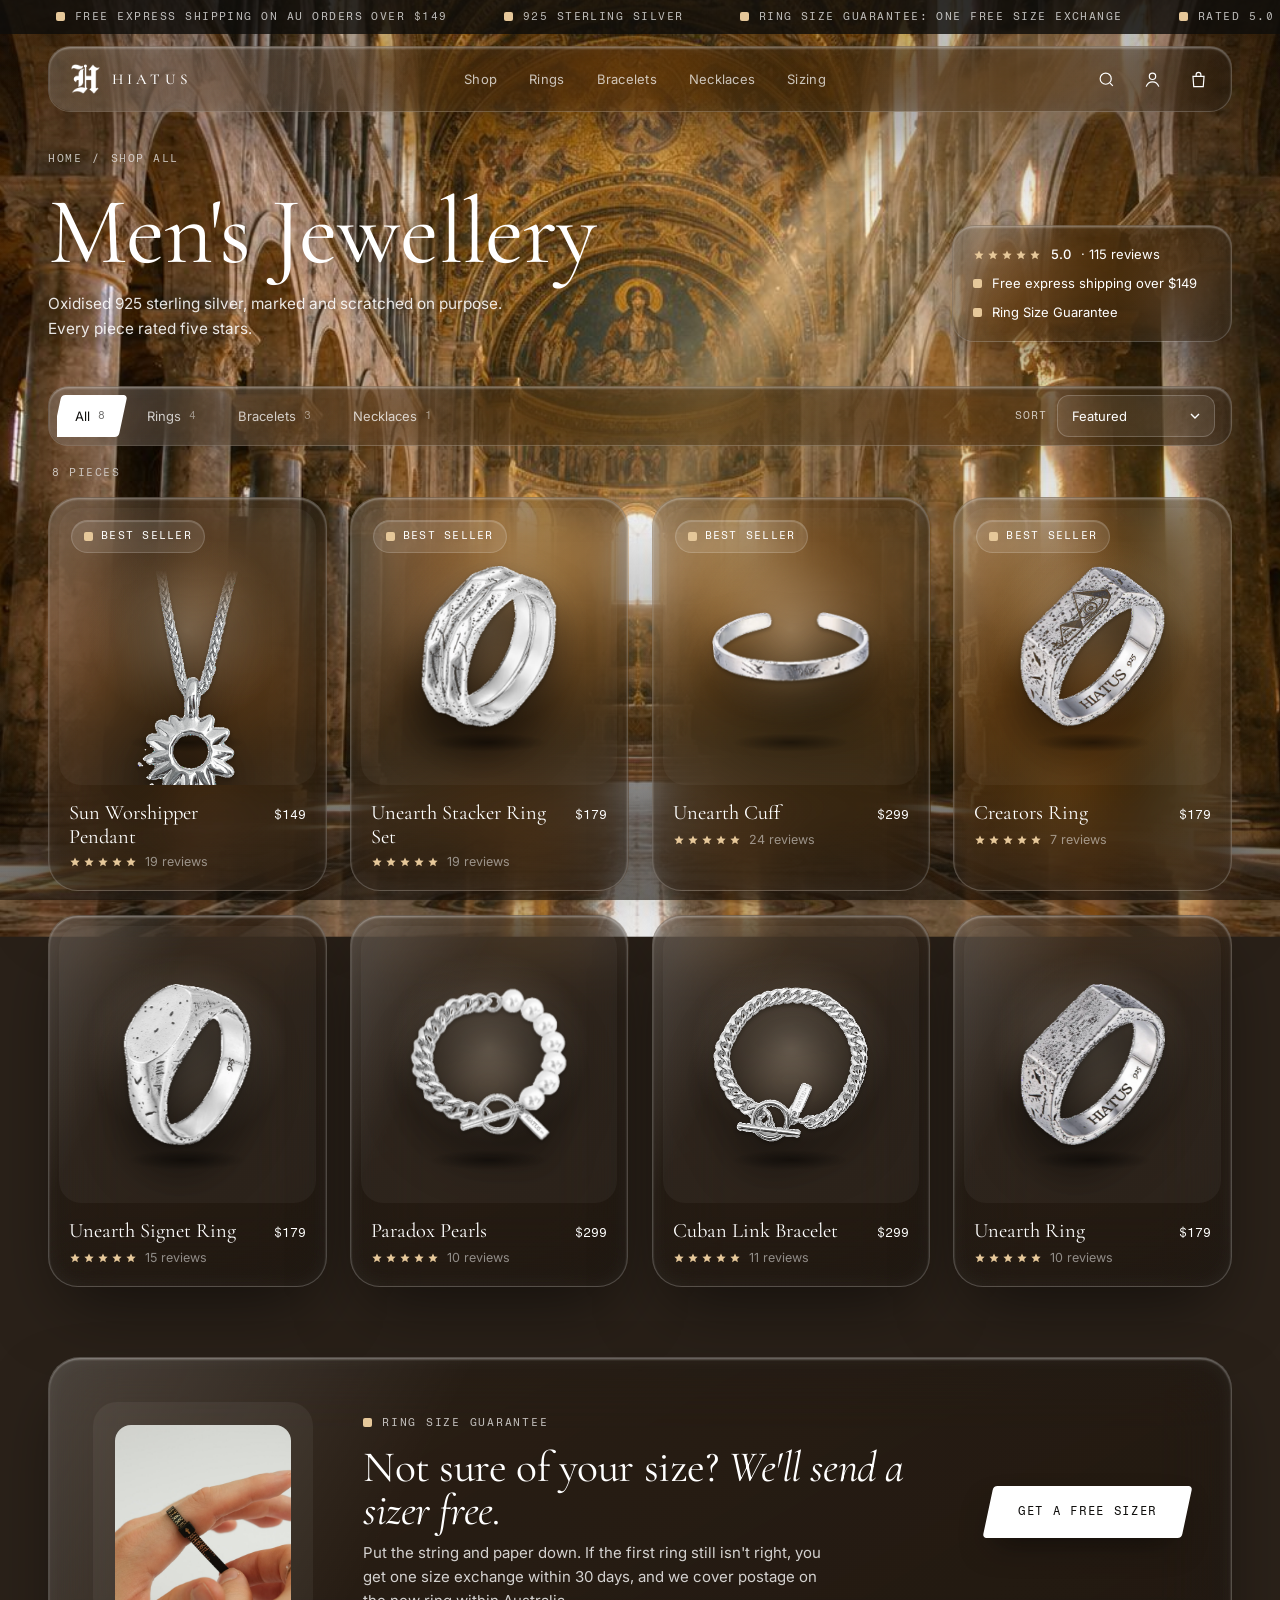
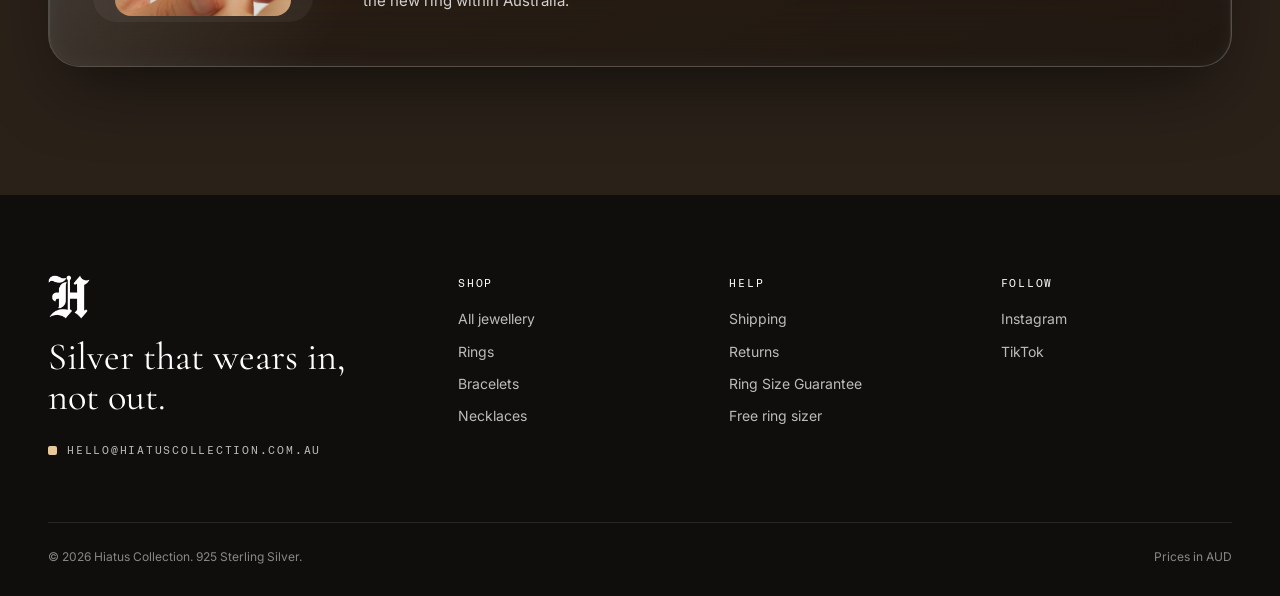
==== collection.html @ a0ac9c02 "Hiatus Euro Summer store preview: home, category and product pages Floating glass jewellery boxes ov" ====
<!doctype html>
<html lang="en-AU">
<head>
<meta charset="utf-8">
<meta name="viewport" content="width=device-width, initial-scale=1">
<meta name="robots" content="noindex, nofollow">
<title>Men's Jewellery | Hiatus Collection</title>
<meta name="description" content="Shop oxidised 925 sterling silver rings, bracelets and pendants for men. Rated 5.0 from 115 reviews. Free express shipping on AU orders over $149.">
<link rel="icon" href="assets/logo-black.png">
<link rel="preconnect" href="https://fonts.googleapis.com"><link rel="preconnect" href="https://fonts.gstatic.com" crossorigin>
<link href="https://fonts.googleapis.com/css2?family=Cormorant+Garamond:ital,wght@0,400;0,500;1,400&family=Fragment+Mono&family=Inter:wght@400;500&display=swap" rel="stylesheet">
<link rel="stylesheet" href="css/style.css">
<style>
  .c-hero { padding: 150px 0 34px; }
  .c-head { display: grid; grid-template-columns: 1fr auto; gap: 30px; align-items: end; }
  .crumbs { font-family: var(--mono); font-size: 11px; letter-spacing: .14em; text-transform: uppercase; color: rgba(255,255,255,.75); display: flex; gap: 10px; }
  .crumbs a:hover { color: #fff; }
  .c-head h1 { margin: 18px 0 14px; text-shadow: 0 2px 30px rgba(0,0,0,.35); }
  .c-head .lede { color: rgba(255,255,255,.88); text-shadow: 0 1px 12px rgba(0,0,0,.4); }
  .c-proof { display: grid; gap: 8px; padding: 18px 20px; border-radius: 22px; min-width: 280px; font-size: 13px; }
  .c-proof div { display: flex; align-items: center; gap: 10px; }

  /* sticky glass filter bar */
  .filters { position: sticky; top: 84px; z-index: 40; margin: 10px 0 26px; padding: 8px; border-radius: 20px; display: flex; justify-content: space-between; align-items: center; gap: 10px; }
  .tabs { display: flex; gap: 6px; overflow-x: auto; scrollbar-width: none; }
  .tabs::-webkit-scrollbar { display: none; }
  .tab { --sk: -12deg; height: 42px; padding: 0 18px; border-radius: 4px; transform: skewX(var(--sk)); display: inline-flex; align-items: center; color: rgba(255,255,255,.75); transition: background .2s, color .2s; white-space: nowrap; }
  .tab > span { transform: skewX(12deg); display: inline-flex; gap: 8px; align-items: center; font-size: 13px; }
  .tab small { font-family: var(--mono); font-size: 10.5px; opacity: .6; }
  .tab:hover { background: rgba(255,255,255,.1); color: #fff; }
  .tab[aria-selected="true"] { background: #fff; color: var(--ink); }
  .sort { display: flex; align-items: center; gap: 10px; padding-right: 8px; font-family: var(--mono); font-size: 11px; letter-spacing: .1em; text-transform: uppercase; color: rgba(255,255,255,.7); }
  .sort select { appearance: none; height: 42px; padding: 0 34px 0 14px; border-radius: 12px; border: 1px solid rgba(255,255,255,.2); color: #fff; font: 13px var(--sans);
    background: rgba(255,255,255,.08) url("data:image/svg+xml,%3Csvg xmlns='http://www.w3.org/2000/svg' width='10' height='6' fill='none' stroke='white' stroke-width='1.4'%3E%3Cpath d='m1 1 4 4 4-4'/%3E%3C/svg%3E") no-repeat right 14px center; }
  .sort select option { color: #111; }
  @media (max-width: 720px) { .sort span { display: none; } .filters { top: 78px; } .c-head { grid-template-columns: 1fr; } .c-proof { min-width: 0; } }

  .sizer { margin-top: clamp(40px, 6vw, 70px); border-radius: 32px; padding: clamp(22px, 4vw, 44px); display: grid; grid-template-columns: 220px 1fr auto; gap: clamp(20px, 4vw, 50px); align-items: center; }
  .sizer .jbox { aspect-ratio: 1; border-radius: 24px; background: rgba(255,255,255,.05); }
  .sizer .jbox img { width: 80%; height: 80%; object-fit: cover; border-radius: 16px; position: relative; z-index: 2; }
  .sizer p { color: rgba(255,255,255,.8); max-width: 52ch; margin-top: 10px; }
  @media (max-width: 860px) { .sizer { grid-template-columns: 1fr; } .sizer .jbox { max-width: 200px; } }
  .count { font-family: var(--mono); font-size: 11px; letter-spacing: .14em; text-transform: uppercase; color: rgba(255,255,255,.75); margin: -8px 0 16px 4px; }
</style>
</head>
<body>
<main id="main">
  <section class="c-hero" id="scene" data-scene="assets/bg/cathedral.jpg">
    <div class="wrap">
      <div class="c-head">
        <div>
          <nav class="crumbs" aria-label="Breadcrumb"><a href="index.html">Home</a><span>/</span><span id="crumb">Shop</span></nav>
          <h1 class="display h1" id="title">Men's Jewellery</h1>
          <p class="lede">Oxidised 925 sterling silver, marked and scratched on purpose. Every piece rated five stars.</p>
        </div>
        <div class="c-proof glass" id="cproof"></div>
      </div>
    </div>
  </section>

  <section style="padding-bottom: clamp(80px, 10vw, 130px)">
    <div class="wrap">
      <div class="filters glass">
        <div class="tabs" role="tablist" id="tabs"></div>
        <label class="sort"><span>Sort</span>
          <select id="sort" aria-label="Sort products">
            <option value="featured">Featured</option>
            <option value="reviews">Most reviewed</option>
            <option value="low">Price: low to high</option>
            <option value="high">Price: high to low</option>
          </select></label>
      </div>
      <div class="count" id="count"></div>
      <div class="grid" id="grid"></div>

      <div class="sizer glass rv-slide">
        <div class="jbox"><span class="glow"></span><img src="assets/products/free-ring-sizer-1.jpg" alt="Hiatus free ring sizer in use" loading="lazy"></div>
        <div><span class="kicker">Ring Size Guarantee</span>
          <h2 class="display h3" style="margin-top:12px;font-size:clamp(30px,3.4vw,46px)">Not sure of your size? <em>We'll send a sizer free.</em></h2>
          <p>Put the string and paper down. If the first ring still isn't right, you get one size exchange within 30 days, and we cover postage on the new ring within Australia.</p></div>
        <a class="btn btn-primary" href="https://hiatuscollection.com.au/products/free-ring-sizer"><span>Get a free sizer</span></a>
      </div>
    </div>
  </section>
</main>

<script src="js/data.js"></script>
<script src="js/app.js"></script>
<script>
  const { $, $$, I, stars, card, totalReviews } = HX;
  const C = HIATUS.categories, P = HIATUS.products;
  let cat = new URLSearchParams(location.search).get('c');
  if (!C[cat]) cat = 'all';
  $('#scene').dataset.scene = C[cat].bg;
  HX.init({ active: cat });

  $('#cproof').innerHTML = `<div>${stars()} <b style="font-weight:500">5.0</b> · ${totalReviews} reviews</div>
    <div><i class="sq"></i>Free express shipping over $${HIATUS.freeShipping}</div>
    <div><i class="sq"></i>Ring Size Guarantee</div>`;

  const order = ['all', 'rings', 'bracelets', 'necklaces'];
  $('#tabs').innerHTML = order.map(k => `<button class="tab" role="tab" data-c="${k}" aria-selected="${k === cat}"><span>${k === 'all' ? 'All' : C[k].kicker}<small>${k === 'all' ? P.length : P.filter(p => p.category === k).length}</small></span></button>`).join('');

  function render() {
    const sort = $('#sort').value;
    let list = P.filter(p => cat === 'all' || p.category === cat);
    if (sort === 'low') list = [...list].sort((a, b) => a.price - b.price);
    if (sort === 'high') list = [...list].sort((a, b) => b.price - a.price);
    if (sort === 'reviews') list = [...list].sort((a, b) => b.reviews - a.reviews);
    const best = ['sun-worshiper-pendant', 'unearthed-stacker', 'unearthed-cuff', 'unearthed-creators'];
    $('#grid').innerHTML = list.map((p, i) => card(p, i, best.includes(p.handle) ? 'Best seller' : null)).join('');
    $('#title').textContent = C[cat].title;
    $('#crumb').textContent = cat === 'all' ? 'Shop all' : C[cat].kicker;
    $('#count').textContent = `${list.length} ${list.length === 1 ? 'piece' : 'pieces'}`;
    document.title = `${C[cat].title} | Sterling Silver | Hiatus Collection`;
    const sc = $('.scene.on'); if (sc) sc.style.backgroundImage = `url('${C[cat].bg}')`;
  }
  $('#tabs').addEventListener('click', e => {
    const t = e.target.closest('[data-c]'); if (!t) return;
    cat = t.dataset.c;
    $$('.tab').forEach(b => b.setAttribute('aria-selected', b === t));
    $$('.nav a').forEach(a => a.classList.toggle('active', a.href.endsWith('c=' + cat)));
    history.replaceState(null, '', '?c=' + cat);
    render();
  });
  $('#sort').addEventListener('change', render);
  render();
</script>
</body>
</html>
---- css/style.css ----
/* ==========================================================================
   HIATUS COLLECTION — Euro Summer glass store
   Glass recipe adapted from dashbordv11: low tint, heavy blur, 200%+ saturation,
   bright inset top edge, deep soft drop shadow.
   Rule: never nest a backdrop-filter inside another, and never put opacity,
   filter or clip-path on an ancestor of a glass element (it kills the blur).
   ========================================================================== */

:root {
  --ink: #0f0e0c;
  --ink-60: rgba(15, 14, 12, .6);
  --paper: #f4efe7;
  --paper-2: #ebe3d6;
  --white: #fff;
  --white-70: rgba(255, 255, 255, .72);
  --white-50: rgba(255, 255, 255, .5);
  --gold: #e6c89a;

  --glass-tint: linear-gradient(150deg, rgba(34, 30, 26, .34) 0%, rgba(18, 16, 14, .46) 100%);
  --glass-tint-light: linear-gradient(150deg, rgba(255, 255, 255, .16) 0%, rgba(255, 255, 255, .06) 100%);
  --glass-blur: blur(34px) saturate(165%);
  --glass-edge: 1px solid rgba(255, 255, 255, .22);
  --glass-shadow:
    0 30px 70px -18px rgba(0, 0, 0, .55),
    inset 0 1.5px 2px 0 rgba(255, 255, 255, .35),
    inset 0 0 22px 0 rgba(255, 255, 255, .05);

  --serif: 'Cormorant Garamond', 'Times New Roman', serif;
  --sans: 'Inter', -apple-system, 'Segoe UI', Roboto, sans-serif;
  --mono: 'Fragment Mono', ui-monospace, Menlo, monospace;

  --r-xl: 34px;
  --r-lg: 26px;
  --r-md: 18px;
  --gutter: clamp(16px, 4vw, 48px);
  --max: 1320px;
  --ease: cubic-bezier(.2, .7, .2, 1);
}

*, *::before, *::after { box-sizing: border-box; margin: 0; padding: 0; }
html { -webkit-text-size-adjust: 100%; scroll-behavior: smooth; }
body {
  font-family: var(--sans);
  font-weight: 400;
  font-size: 15px;
  line-height: 1.6;
  color: var(--white);
  background: #2a2119;
  -webkit-font-smoothing: antialiased;
  overflow-x: hidden;
}
img { display: block; max-width: 100%; }
a { color: inherit; text-decoration: none; }
button { font: inherit; color: inherit; background: none; border: 0; cursor: pointer; }
:focus-visible { outline: 2px solid var(--gold); outline-offset: 3px; }

.wrap { width: 100%; max-width: var(--max); margin: 0 auto; padding: 0 var(--gutter); }

/* ---------- Type ---------- */
.kicker {
  font-family: var(--mono);
  font-size: 11px;
  letter-spacing: .16em;
  text-transform: uppercase;
  color: var(--white-70);
  display: inline-flex; align-items: center; gap: 10px;
}
.kicker::before { content: ''; width: 9px; height: 9px; border-radius: 2px; background: var(--gold); }
.display {
  font-family: var(--serif);
  font-weight: 400;
  line-height: .98;
  letter-spacing: -.01em;
}
.display em { font-style: italic; }
.h1 { font-size: clamp(48px, 7.4vw, 108px); }
.h2 { font-size: clamp(38px, 5vw, 72px); }
.h3 { font-size: clamp(28px, 3vw, 40px); }
.lede { font-size: clamp(15px, 1.2vw, 17px); color: var(--white-70); max-width: 46ch; }
.muted { color: var(--white-50); }

/* ---------- Scenes (fixed old-world backgrounds that crossfade by section) ---------- */
.scenes { position: fixed; inset: 0; z-index: -1; background: #2a2119; }
.scene {
  position: absolute; inset: -2%;
  background-size: cover; background-position: center;
  opacity: 0; transition: opacity 1.1s ease;
  transform: scale(1.04);
}
.scene.on { opacity: 1; }
.scenes::after { /* warm vignette so white type always reads */
  content: ''; position: absolute; inset: 0;
  background:
    radial-gradient(120% 90% at 50% 30%, transparent 40%, rgba(20, 14, 8, .45) 100%),
    linear-gradient(180deg, rgba(20, 14, 8, .28) 0%, transparent 30%, transparent 70%, rgba(20, 14, 8, .4) 100%);
}

/* ---------- Glass ---------- */
.glass {
  position: relative;
  background: var(--glass-tint);
  backdrop-filter: var(--glass-blur);
  -webkit-backdrop-filter: var(--glass-blur);
  border: var(--glass-edge);
  border-radius: var(--r-lg);
  box-shadow: var(--glass-shadow);
  isolation: isolate;
}
.glass.light { background: var(--glass-tint-light); }
/* top-left sheen like light catching a pane */
.glass::before {
  content: ''; position: absolute; inset: 0; border-radius: inherit; pointer-events: none; z-index: 0;
  background: linear-gradient(118deg, rgba(255, 255, 255, .16) 0%, rgba(255, 255, 255, 0) 32%);
}
.glass > * { position: relative; z-index: 1; }
/* chips that sit INSIDE glass: tint only, no blur (nested blur breaks) */
.chip {
  display: inline-flex; align-items: center; gap: 8px;
  padding: 7px 12px; border-radius: 999px;
  background: rgba(255, 255, 255, .1);
  border: 1px solid rgba(255, 255, 255, .16);
  box-shadow: inset 0 1px 1px rgba(255, 255, 255, .2);
  font-family: var(--mono); font-size: 10.5px; letter-spacing: .12em; text-transform: uppercase;
  white-space: nowrap;
}
.sq { width: 9px; height: 9px; border-radius: 2px; background: var(--gold); flex: none; }

/* ---------- The floating jewellery box ---------- */
.jbox {
  position: relative; display: grid; place-items: center;
  border-radius: var(--r-xl);
  overflow: hidden;
  aspect-ratio: 1 / 1.08;
}
.jbox .glow { /* soft spotlight behind the piece */
  position: absolute; inset: 0; z-index: 0;
  background: radial-gradient(52% 46% at 50% 44%, rgba(255, 236, 210, .3) 0%, rgba(255, 236, 210, .06) 55%, transparent 75%);
}
.jbox .piece {
  position: relative; z-index: 2;
  width: 66%; height: 66%; object-fit: contain;
  filter: drop-shadow(0 26px 22px rgba(0, 0, 0, .5)) drop-shadow(0 2px 2px rgba(0, 0, 0, .35));
  animation: float 6.5s ease-in-out infinite;
  will-change: transform;
}
.jbox .shadow {
  position: absolute; z-index: 1; left: 50%; bottom: 12%;
  width: 46%; height: 7%; translate: -50% 0;
  background: radial-gradient(closest-side, rgba(0, 0, 0, .45), transparent);
  animation: shadow 6.5s ease-in-out infinite;
}
/* pendant chains are cropped in the packshot: fade the top so it hangs from nowhere */
.piece[src*="sun-worshiper"] { -webkit-mask-image: linear-gradient(to bottom, transparent 0%, #000 24%); mask-image: linear-gradient(to bottom, transparent 0%, #000 24%); }
@keyframes float {
  0%, 100% { transform: translateY(0) rotate(-1.4deg); }
  50% { transform: translateY(-16px) rotate(1.4deg); }
}
@keyframes shadow {
  0%, 100% { transform: scale(1); opacity: .9; }
  50% { transform: scale(.78); opacity: .55; }
}
.delay-1 { animation-delay: -1.6s !important; }
.delay-2 { animation-delay: -3.2s !important; }
.delay-3 { animation-delay: -4.8s !important; }

/* ---------- Buttons: skewed parallelograms ---------- */
.btn {
  --sk: -12deg;
  position: relative; display: inline-flex; align-items: center; justify-content: center; gap: 10px;
  height: 52px; padding: 0 30px;
  transform: skewX(var(--sk));
  border-radius: 4px;
  font-family: var(--mono); font-size: 12px; letter-spacing: .14em; text-transform: uppercase;
  transition: background .25s, color .25s, box-shadow .25s, translate .25s var(--ease);
  white-space: nowrap;
}
.btn > span { display: inline-flex; align-items: center; gap: 10px; transform: skewX(calc(var(--sk) * -1)); }
.btn-primary { background: var(--white); color: var(--ink); box-shadow: 0 14px 30px -10px rgba(0, 0, 0, .5); }
.btn-primary:hover { background: var(--gold); translate: 0 -2px; }
.btn-ink { background: var(--ink); color: var(--white); }
.btn-ink:hover { background: #2b2722; translate: 0 -2px; }
.btn-glass {
  background: rgba(255, 255, 255, .1); color: var(--white);
  border: 1px solid rgba(255, 255, 255, .3);
  box-shadow: inset 0 1px 1px rgba(255, 255, 255, .3);
}
.btn-glass:hover { background: rgba(255, 255, 255, .2); }
.btn-block { width: 100%; }
.btn svg { width: 14px; height: 14px; }
@media (max-width: 640px) { .btn-row .btn { width: 100%; } }

/* ---------- Announcement + floating header ---------- */
.topbar {
  position: fixed; top: 0; left: 0; right: 0; z-index: 60;
  height: 34px; display: flex; align-items: center; overflow: hidden;
  background: rgba(15, 14, 12, .82);
  font-family: var(--mono); font-size: 10.5px; letter-spacing: .14em; text-transform: uppercase;
  color: var(--white-70);
  transition: translate .4s var(--ease);
}
html.is-scrolled .topbar { translate: 0 -100%; }
.marquee { display: flex; gap: 56px; white-space: nowrap; animation: marquee 38s linear infinite; padding-left: 56px; }
.marquee span { display: inline-flex; align-items: center; gap: 10px; }
@keyframes marquee { to { transform: translateX(-50%); } }

.header {
  position: fixed; z-index: 70; top: 46px; left: 50%; translate: -50% 0;
  width: min(calc(100% - 2 * var(--gutter)), 1240px);
  height: 66px; padding: 0 12px 0 22px;
  display: grid; grid-template-columns: 1fr auto 1fr; align-items: center;
  border-radius: 22px;
  transition: top .4s var(--ease), height .4s var(--ease);
}
.header.scrolled { top: 12px; height: 58px; }
.logo { display: flex; align-items: center; gap: 12px; }
.logo img { height: 30px; width: auto; }
.logo b { font-family: var(--serif); font-weight: 500; font-size: 15px; letter-spacing: .28em; }
.nav { display: flex; gap: 4px; }
.nav a, .nav button {
  position: relative; padding: 10px 14px; border-radius: 12px;
  font-size: 13px; letter-spacing: .02em; color: var(--white-70);
  transition: color .2s, background .2s;
}
.nav a:hover, .nav button:hover, .nav .active { color: var(--white); background: rgba(255, 255, 255, .08); }
.nav .active::after { content: ''; position: absolute; left: 50%; bottom: 3px; width: 4px; height: 4px; margin-left: -2px; border-radius: 1px; background: var(--gold); }
.hdr-actions { display: flex; justify-content: flex-end; align-items: center; gap: 4px; }
.icon-btn {
  position: relative; width: 42px; height: 42px; border-radius: 13px;
  display: grid; place-items: center; color: var(--white);
  transition: background .2s;
}
.icon-btn:hover { background: rgba(255, 255, 255, .1); }
.icon-btn svg { width: 19px; height: 19px; }
.bag-count {
  position: absolute; top: 5px; right: 4px; min-width: 17px; height: 17px; padding: 0 4px;
  border-radius: 5px; background: var(--white); color: var(--ink);
  font-family: var(--mono); font-size: 10px; display: grid; place-items: center;
}
.bag-count:empty { display: none; }
.menu-btn { display: none; }

/* Mega menu is a SIBLING of the header (nested blur would only blur the header itself) */
.mega {
  position: fixed; z-index: 65; top: 122px; left: 50%; translate: -50% 0;
  width: min(calc(100% - 2 * var(--gutter)), 1240px);
  padding: 18px; border-radius: 26px;
  display: grid; grid-template-columns: repeat(3, 1fr) 1.15fr; gap: 14px;
  visibility: hidden; pointer-events: none;
}
.mega.open { visibility: visible; pointer-events: auto; }
.header.scrolled ~ .mega { top: 80px; }
.mega a.tile {
  border-radius: 20px; padding: 16px; display: flex; flex-direction: column; gap: 8px;
  background: rgba(255, 255, 255, .06); border: 1px solid rgba(255, 255, 255, .1);
  transition: background .25s;
}
.mega a.tile:hover { background: rgba(255, 255, 255, .13); }
.mega .tile img { height: 120px; width: 100%; object-fit: contain; filter: drop-shadow(0 14px 12px rgba(0, 0, 0, .5)); transition: transform .5s var(--ease); }
.mega .tile:hover img { transform: translateY(-6px) rotate(-2deg); }
.mega .tile b { font-family: var(--serif); font-weight: 500; font-size: 24px; }
.mega .promo { border-radius: 20px; padding: 22px; background: rgba(255, 255, 255, .92); color: var(--ink); display: flex; flex-direction: column; justify-content: space-between; gap: 14px; }
.mega .promo .kicker { color: var(--ink-60); }

/* mobile sheet */
.sheet {
  position: fixed; z-index: 65; top: 122px; left: var(--gutter); right: var(--gutter);
  padding: 14px; border-radius: 24px; visibility: hidden;
}
.sheet.open { visibility: visible; }
.sheet a { display: flex; justify-content: space-between; align-items: center; padding: 16px 14px; border-bottom: 1px solid rgba(255, 255, 255, .1); font-family: var(--serif); font-size: 26px; }
.sheet a:last-child { border: 0; }

@media (max-width: 960px) {
  .nav { display: none; }
  .menu-btn { display: grid; }
  .header { padding: 0 8px; }
  .header .logo { justify-content: center; }
  .logo b { display: none; }
  .hdr-actions .hide-sm { display: none; }
}

/* ---------- Sections ---------- */
section { position: relative; }
.pad { padding: clamp(80px, 11vw, 150px) 0; }
.sec-head { display: flex; justify-content: space-between; align-items: end; gap: 24px; margin-bottom: clamp(28px, 4vw, 48px); flex-wrap: wrap; }
.sec-head .display { margin-top: 14px; }

/* cream editorial band (opaque, gives the eye a rest) */
.paper { background: var(--paper); color: var(--ink); }
.paper .kicker { color: var(--ink-60); }
.paper .lede, .paper .muted { color: var(--ink-60); }
.paper .display em { color: #9a7b4f; }

/* ---------- Product cards ---------- */
.grid { display: grid; gap: clamp(14px, 1.8vw, 24px); grid-template-columns: repeat(4, 1fr); }
@media (max-width: 1100px) { .grid { grid-template-columns: repeat(3, 1fr); } }
@media (max-width: 820px) { .grid { grid-template-columns: repeat(2, 1fr); } }

.card { display: flex; flex-direction: column; padding: 10px; border-radius: 30px; }
.card .jbox { border-radius: 22px; background: rgba(255, 255, 255, .04); }
.card .alt {
  position: absolute; inset: 0; z-index: 3; width: 100%; height: 100%; object-fit: cover;
  visibility: hidden; clip-path: inset(0 0 100% 0); transition: clip-path .6s var(--ease), visibility 0s .6s;
}
.card:hover .alt { visibility: visible; clip-path: inset(0 0 0 0); transition: clip-path .6s var(--ease), visibility 0s; }
.card .badge { position: absolute; top: 12px; left: 12px; z-index: 4; }
.card .quick {
  position: absolute; z-index: 4; left: 12px; right: 12px; bottom: 12px;
  height: 46px; border-radius: 14px;
  background: rgba(255, 255, 255, .94); color: var(--ink);
  font-family: var(--mono); font-size: 11px; letter-spacing: .14em; text-transform: uppercase;
  display: flex; align-items: center; justify-content: center; gap: 8px;
  translate: 0 140%; transition: translate .45s var(--ease), background .2s;
}
.card:hover .quick, .card:focus-within .quick { translate: 0 0; }
.card .quick:hover { background: var(--gold); }
.card .meta { padding: 16px 10px 8px; display: grid; gap: 4px; }
.card .meta .row { display: flex; justify-content: space-between; align-items: baseline; gap: 12px; }
.card .name { font-family: var(--serif); font-size: clamp(19px, 1.6vw, 23px); line-height: 1.15; }
.card .price { font-family: var(--mono); font-size: 13px; }
.card .sub { font-size: 12.5px; color: var(--white-50); display: flex; gap: 8px; align-items: center; }
@media (hover: none) { .card .quick { translate: 0 0; height: 40px; } }
@media (max-width: 520px) {
  .card { padding: 6px; border-radius: 22px; }
  .card .jbox { border-radius: 17px; }
  .card .meta { padding: 12px 6px 6px; }
  .card .meta .row { flex-direction: column; gap: 2px; }
  .card .quick { left: 8px; right: 8px; bottom: 8px; font-size: 10px; letter-spacing: .08em; }
}

.stars { display: inline-flex; gap: 2px; color: var(--gold); }
.stars svg { width: 12px; height: 12px; }

/* ---------- Cart drawer ---------- */
.scrim { position: fixed; inset: 0; z-index: 90; background: rgba(10, 8, 6, .35); visibility: hidden; }
.scrim.open { visibility: visible; }
.drawer {
  position: fixed; z-index: 95; top: 12px; right: 12px; bottom: 12px;
  width: min(440px, calc(100% - 24px));
  border-radius: 28px; display: flex; flex-direction: column;
  translate: calc(100% + 24px) 0; transition: translate .5s var(--ease);
  visibility: hidden;
}
.drawer.open { translate: 0 0; visibility: visible; }
.drawer-hd { display: flex; justify-content: space-between; align-items: center; padding: 22px 22px 14px; }
.drawer-hd .display { font-size: 32px; }
.ship { margin: 0 22px; padding: 14px 16px; border-radius: 16px; background: rgba(255, 255, 255, .08); border: 1px solid rgba(255, 255, 255, .12); font-size: 13px; }
.ship .bar { height: 4px; margin-top: 10px; border-radius: 2px; background: rgba(255, 255, 255, .14); overflow: hidden; }
.ship .bar i { display: block; height: 100%; background: var(--gold); transition: width .6s var(--ease); }
.lines { flex: 1; overflow: auto; padding: 14px 22px; display: grid; align-content: start; gap: 12px; }
.line { display: grid; grid-template-columns: 76px 1fr auto; gap: 14px; align-items: center; padding: 10px; border-radius: 18px; background: rgba(255, 255, 255, .06); }
.line .th { width: 76px; height: 76px; border-radius: 13px; background: radial-gradient(circle at 50% 45%, rgba(255, 236, 210, .25), rgba(255, 255, 255, .04)); display: grid; place-items: center; }
.line .th img { width: 78%; height: 78%; object-fit: contain; filter: drop-shadow(0 6px 6px rgba(0, 0, 0, .5)); }
.line .t { font-family: var(--serif); font-size: 19px; line-height: 1.1; }
.line .v { font-size: 12px; color: var(--white-50); }
.qty { display: inline-flex; align-items: center; gap: 4px; margin-top: 6px; border: 1px solid rgba(255, 255, 255, .2); border-radius: 10px; }
.qty button { width: 26px; height: 26px; }
.qty span { font-family: var(--mono); font-size: 12px; min-width: 16px; text-align: center; }
.line .p { font-family: var(--mono); font-size: 13px; align-self: start; padding-top: 4px; }
.empty { text-align: center; padding: 40px 10px; color: var(--white-70); }
.drawer-ft { padding: 16px 22px 22px; border-top: 1px solid rgba(255, 255, 255, .12); display: grid; gap: 12px; }
.drawer-ft .tot { display: flex; justify-content: space-between; font-family: var(--mono); font-size: 13px; letter-spacing: .08em; text-transform: uppercase; }
.drawer-ft small { color: var(--white-50); font-size: 12px; text-align: center; }

/* ---------- Toast ---------- */
.toast {
  position: fixed; z-index: 99; left: 50%; bottom: 24px; translate: -50% 160%;
  padding: 12px 18px; border-radius: 16px; display: flex; gap: 10px; align-items: center; font-size: 13px;
  transition: translate .5s var(--ease); visibility: hidden;
}
.toast.show { translate: -50% 0; visibility: visible; }

/* ---------- Footer ---------- */
.footer { background: var(--ink); color: var(--white-70); padding: 80px 0 30px; font-size: 14px; }
.footer .cols { display: grid; grid-template-columns: 1.6fr repeat(3, 1fr); gap: 40px; }
.footer h4 { font-family: var(--mono); font-weight: 400; font-size: 11px; letter-spacing: .16em; text-transform: uppercase; color: var(--white); margin-bottom: 16px; }
.footer ul { list-style: none; display: grid; gap: 10px; }
.footer a:hover { color: var(--white); }
.footer .base { margin-top: 60px; padding-top: 24px; border-top: 1px solid rgba(255, 255, 255, .1); display: flex; justify-content: space-between; gap: 20px; flex-wrap: wrap; font-size: 12px; color: var(--white-50); }
.footer .big { font-family: var(--serif); font-size: clamp(30px, 3vw, 42px); line-height: 1.05; color: var(--white); margin: 18px 0 22px; }
@media (max-width: 820px) { .footer .cols { grid-template-columns: 1fr 1fr; } .footer .cols > :first-child { grid-column: 1 / -1; } }

/* ---------- Reveal (below the fold only, never on hero glass) ---------- */
.rv { translate: 0 28px; opacity: 0; transition: translate .9s var(--ease), opacity .9s var(--ease); }
.rv.in { translate: 0 0; opacity: 1; }
/* glass can't sit under an opacity fade, so glass reveals only slide */
.rv.glass, .rv-slide { opacity: 1; }

@media (prefers-reduced-motion: reduce) {
  *, *::before, *::after { animation: none !important; transition: none !important; }
  .rv { translate: 0 0; opacity: 1; }
}
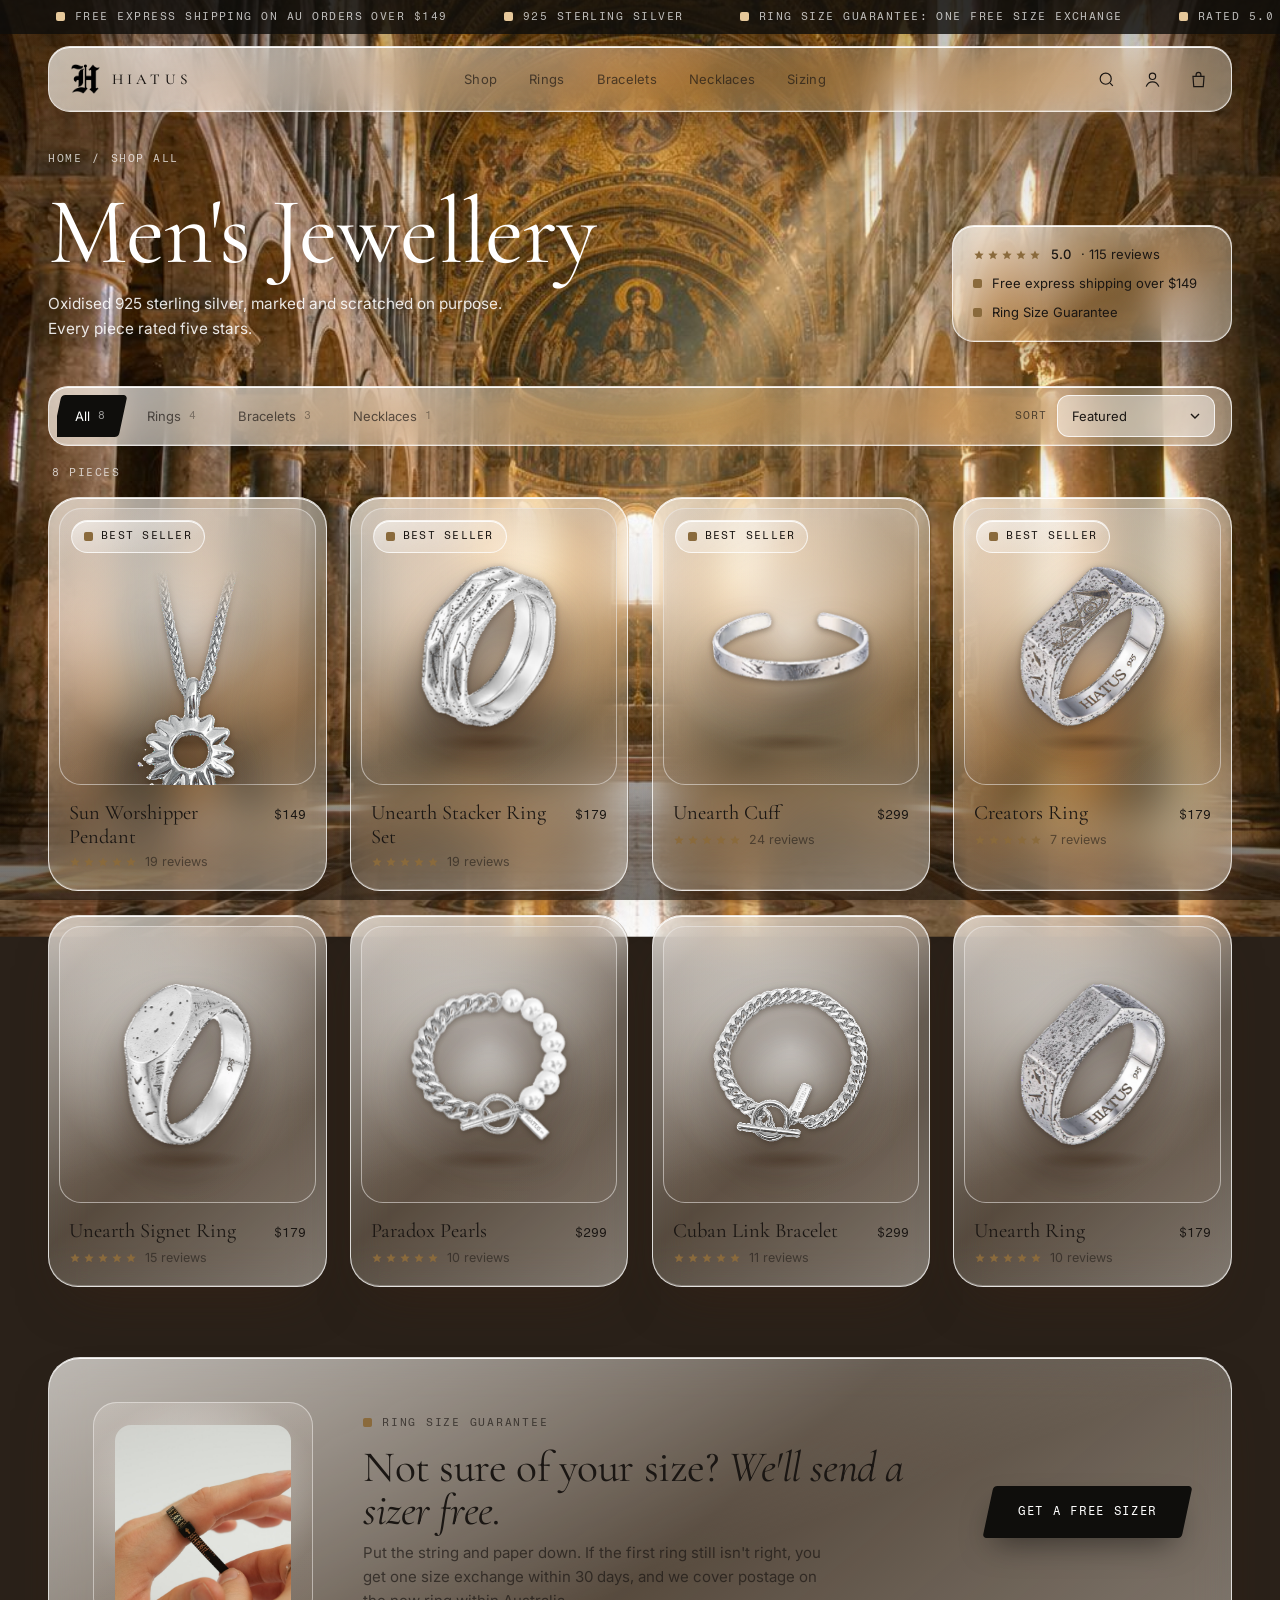
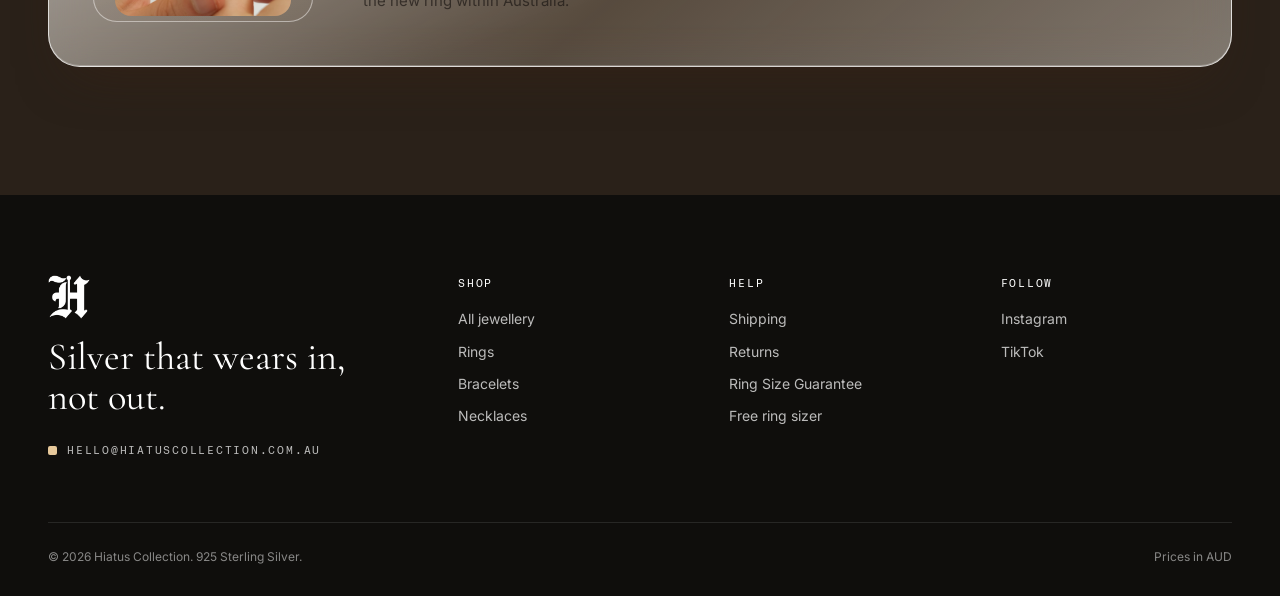
==== commit 62f42b2e: "Switch to the Speedy Needle milky glass: light cream wash, white rim, ink text Co-Authored-By: Claud" ====
--- a/collection.html
+++ b/collection.html
@@ -24,21 +24,21 @@
   .filters { position: sticky; top: 84px; z-index: 40; margin: 10px 0 26px; padding: 8px; border-radius: 20px; display: flex; justify-content: space-between; align-items: center; gap: 10px; }
   .tabs { display: flex; gap: 6px; overflow-x: auto; scrollbar-width: none; }
   .tabs::-webkit-scrollbar { display: none; }
-  .tab { --sk: -12deg; height: 42px; padding: 0 18px; border-radius: 4px; transform: skewX(var(--sk)); display: inline-flex; align-items: center; color: rgba(255,255,255,.75); transition: background .2s, color .2s; white-space: nowrap; }
+  .tab { --sk: -12deg; height: 42px; padding: 0 18px; border-radius: 4px; transform: skewX(var(--sk)); display: inline-flex; align-items: center; color: var(--ink-soft); transition: background .2s, color .2s; white-space: nowrap; }
   .tab > span { transform: skewX(12deg); display: inline-flex; gap: 8px; align-items: center; font-size: 13px; }
   .tab small { font-family: var(--mono); font-size: 10.5px; opacity: .6; }
-  .tab:hover { background: rgba(255,255,255,.1); color: #fff; }
-  .tab[aria-selected="true"] { background: #fff; color: var(--ink); }
-  .sort { display: flex; align-items: center; gap: 10px; padding-right: 8px; font-family: var(--mono); font-size: 11px; letter-spacing: .1em; text-transform: uppercase; color: rgba(255,255,255,.7); }
-  .sort select { appearance: none; height: 42px; padding: 0 34px 0 14px; border-radius: 12px; border: 1px solid rgba(255,255,255,.2); color: #fff; font: 13px var(--sans);
-    background: rgba(255,255,255,.08) url("data:image/svg+xml,%3Csvg xmlns='http://www.w3.org/2000/svg' width='10' height='6' fill='none' stroke='white' stroke-width='1.4'%3E%3Cpath d='m1 1 4 4 4-4'/%3E%3C/svg%3E") no-repeat right 14px center; }
+  .tab:hover { background: rgba(255,255,255,.5); color: var(--ink-on-glass); }
+  .tab[aria-selected="true"] { background: var(--ink); color: #fff; }
+  .sort { display: flex; align-items: center; gap: 10px; padding-right: 8px; font-family: var(--mono); font-size: 11px; letter-spacing: .1em; text-transform: uppercase; color: var(--ink-soft); }
+  .sort select { appearance: none; height: 42px; padding: 0 34px 0 14px; border-radius: 12px; border: 1px solid rgba(255,255,255,.8); color: var(--ink-on-glass); font: 13px var(--sans);
+    background: rgba(255,255,255,.45) url("data:image/svg+xml,%3Csvg xmlns='http://www.w3.org/2000/svg' width='10' height='6' fill='none' stroke='%231a1613' stroke-width='1.4'%3E%3Cpath d='m1 1 4 4 4-4'/%3E%3C/svg%3E") no-repeat right 14px center; }
   .sort select option { color: #111; }
   @media (max-width: 720px) { .sort span { display: none; } .filters { top: 78px; } .c-head { grid-template-columns: 1fr; } .c-proof { min-width: 0; } }
 
   .sizer { margin-top: clamp(40px, 6vw, 70px); border-radius: 32px; padding: clamp(22px, 4vw, 44px); display: grid; grid-template-columns: 220px 1fr auto; gap: clamp(20px, 4vw, 50px); align-items: center; }
-  .sizer .jbox { aspect-ratio: 1; border-radius: 24px; background: rgba(255,255,255,.05); }
+  .sizer .jbox { aspect-ratio: 1; border-radius: 24px; background: linear-gradient(160deg, rgba(255,255,255,.35), rgba(255,255,255,.05) 70%); box-shadow: inset 0 0 0 1px rgba(255,255,255,.55); }
   .sizer .jbox img { width: 80%; height: 80%; object-fit: cover; border-radius: 16px; position: relative; z-index: 2; }
-  .sizer p { color: rgba(255,255,255,.8); max-width: 52ch; margin-top: 10px; }
+  .sizer p { color: var(--ink-soft); max-width: 52ch; margin-top: 10px; }
   @media (max-width: 860px) { .sizer { grid-template-columns: 1fr; } .sizer .jbox { max-width: 200px; } }
   .count { font-family: var(--mono); font-size: 11px; letter-spacing: .14em; text-transform: uppercase; color: rgba(255,255,255,.75); margin: -8px 0 16px 4px; }
 </style>
--- a/css/style.css
+++ b/css/style.css
@@ -1,7 +1,8 @@
 /* ==========================================================================
    HIATUS COLLECTION — Euro Summer glass store
-   Glass recipe adapted from dashbordv11: low tint, heavy blur, 200%+ saturation,
-   bright inset top edge, deep soft drop shadow.
+   Glass recipe from the Speedy Needle redesign: a milky bright-dim-bright cream wash,
+   crisp white rim, white hairlines top AND bottom, 18-22px blur at 150-160% saturation.
+   Text on glass is ink, never white.
    Rule: never nest a backdrop-filter inside another, and never put opacity,
    filter or clip-path on an ancestor of a glass element (it kills the blur).
    ========================================================================== */
@@ -16,14 +17,17 @@
   --white-50: rgba(255, 255, 255, .5);
   --gold: #e6c89a;
 
-  --glass-tint: linear-gradient(150deg, rgba(34, 30, 26, .34) 0%, rgba(18, 16, 14, .46) 100%);
-  --glass-tint-light: linear-gradient(150deg, rgba(255, 255, 255, .16) 0%, rgba(255, 255, 255, .06) 100%);
-  --glass-blur: blur(34px) saturate(165%);
-  --glass-edge: 1px solid rgba(255, 255, 255, .22);
+  --glass-tint: linear-gradient(140deg, rgba(255, 252, 245, .52) 0%, rgba(255, 247, 232, .2) 55%, rgba(255, 252, 245, .4) 100%);
+  --glass-tint-light: linear-gradient(140deg, rgba(255, 252, 245, .62) 0%, rgba(255, 246, 230, .28) 55%, rgba(255, 252, 245, .48) 100%);
+  --glass-blur: blur(20px) saturate(155%);
+  --glass-edge: 1px solid rgba(255, 255, 255, .75);
   --glass-shadow:
-    0 30px 70px -18px rgba(0, 0, 0, .55),
-    inset 0 1.5px 2px 0 rgba(255, 255, 255, .35),
-    inset 0 0 22px 0 rgba(255, 255, 255, .05);
+    inset 0 1px 0 rgba(255, 255, 255, .95),
+    inset 0 -1px 0 rgba(255, 255, 255, .25),
+    0 26px 52px -24px rgba(60, 35, 20, .55);
+  --ink-on-glass: #1a1613;
+  --ink-soft: rgba(26, 22, 19, .68);
+  --bronze: #8a6a3c;
 
   --serif: 'Cormorant Garamond', 'Times New Roman', serif;
   --sans: 'Inter', -apple-system, 'Segoe UI', Roboto, sans-serif;
@@ -105,21 +109,25 @@
   border-radius: var(--r-lg);
   box-shadow: var(--glass-shadow);
   isolation: isolate;
+  color: var(--ink-on-glass);
+  /* anything inside glass that asked for soft white now gets soft ink */
+  --white-70: var(--ink-soft);
+  --white-50: rgba(26, 22, 19, .55);
 }
 .glass.light { background: var(--glass-tint-light); }
 /* top-left sheen like light catching a pane */
 .glass::before {
   content: ''; position: absolute; inset: 0; border-radius: inherit; pointer-events: none; z-index: 0;
-  background: linear-gradient(118deg, rgba(255, 255, 255, .16) 0%, rgba(255, 255, 255, 0) 32%);
+  background: linear-gradient(160deg, rgba(255, 255, 255, .35), rgba(255, 255, 255, 0) 60%);
 }
 .glass > * { position: relative; z-index: 1; }
 /* chips that sit INSIDE glass: tint only, no blur (nested blur breaks) */
 .chip {
   display: inline-flex; align-items: center; gap: 8px;
   padding: 7px 12px; border-radius: 999px;
-  background: rgba(255, 255, 255, .1);
-  border: 1px solid rgba(255, 255, 255, .16);
-  box-shadow: inset 0 1px 1px rgba(255, 255, 255, .2);
+  background: linear-gradient(160deg, rgba(255, 255, 255, .55), rgba(255, 255, 255, .15) 80%);
+  border: 1px solid rgba(255, 255, 255, .7);
+  box-shadow: inset 0 1px 0 rgba(255, 255, 255, .9);
   font-family: var(--mono); font-size: 10.5px; letter-spacing: .12em; text-transform: uppercase;
   white-space: nowrap;
 }
@@ -134,19 +142,19 @@
 }
 .jbox .glow { /* soft spotlight behind the piece */
   position: absolute; inset: 0; z-index: 0;
-  background: radial-gradient(52% 46% at 50% 44%, rgba(255, 236, 210, .3) 0%, rgba(255, 236, 210, .06) 55%, transparent 75%);
+  background: radial-gradient(55% 48% at 50% 44%, rgba(255, 255, 255, .55) 0%, rgba(255, 250, 240, .18) 55%, rgba(90, 60, 35, .1) 100%);
 }
 .jbox .piece {
   position: relative; z-index: 2;
   width: 66%; height: 66%; object-fit: contain;
-  filter: drop-shadow(0 26px 22px rgba(0, 0, 0, .5)) drop-shadow(0 2px 2px rgba(0, 0, 0, .35));
+  filter: drop-shadow(0 24px 20px rgba(50, 32, 18, .42)) drop-shadow(0 2px 3px rgba(30, 20, 12, .45));
   animation: float 6.5s ease-in-out infinite;
   will-change: transform;
 }
 .jbox .shadow {
   position: absolute; z-index: 1; left: 50%; bottom: 12%;
   width: 46%; height: 7%; translate: -50% 0;
-  background: radial-gradient(closest-side, rgba(0, 0, 0, .45), transparent);
+  background: radial-gradient(closest-side, rgba(60, 38, 20, .38), transparent);
   animation: shadow 6.5s ease-in-out infinite;
 }
 /* pendant chains are cropped in the packshot: fade the top so it hangs from nowhere */
@@ -184,7 +192,7 @@
   border: 1px solid rgba(255, 255, 255, .3);
   box-shadow: inset 0 1px 1px rgba(255, 255, 255, .3);
 }
-.btn-glass:hover { background: rgba(255, 255, 255, .2); }
+.btn-glass:hover { background: rgba(255, 255, 255, .6); }
 .btn-block { width: 100%; }
 .btn svg { width: 14px; height: 14px; }
 @media (max-width: 640px) { .btn-row .btn { width: 100%; } }
@@ -218,22 +226,22 @@
 .nav { display: flex; gap: 4px; }
 .nav a, .nav button {
   position: relative; padding: 10px 14px; border-radius: 12px;
-  font-size: 13px; letter-spacing: .02em; color: var(--white-70);
+  font-size: 13px; letter-spacing: .02em; color: var(--ink-soft);
   transition: color .2s, background .2s;
 }
-.nav a:hover, .nav button:hover, .nav .active { color: var(--white); background: rgba(255, 255, 255, .08); }
-.nav .active::after { content: ''; position: absolute; left: 50%; bottom: 3px; width: 4px; height: 4px; margin-left: -2px; border-radius: 1px; background: var(--gold); }
+.nav a:hover, .nav button:hover, .nav .active { color: var(--ink-on-glass); background: rgba(255, 255, 255, .5); }
+.nav .active::after { content: ''; position: absolute; left: 50%; bottom: 3px; width: 4px; height: 4px; margin-left: -2px; border-radius: 1px; background: var(--bronze); }
 .hdr-actions { display: flex; justify-content: flex-end; align-items: center; gap: 4px; }
 .icon-btn {
   position: relative; width: 42px; height: 42px; border-radius: 13px;
-  display: grid; place-items: center; color: var(--white);
+  display: grid; place-items: center; color: inherit;
   transition: background .2s;
 }
-.icon-btn:hover { background: rgba(255, 255, 255, .1); }
+.icon-btn:hover { background: rgba(255, 255, 255, .5); }
 .icon-btn svg { width: 19px; height: 19px; }
 .bag-count {
   position: absolute; top: 5px; right: 4px; min-width: 17px; height: 17px; padding: 0 4px;
-  border-radius: 5px; background: var(--white); color: var(--ink);
+  border-radius: 5px; background: var(--ink); color: #fff;
   font-family: var(--mono); font-size: 10px; display: grid; place-items: center;
 }
 .bag-count:empty { display: none; }
@@ -251,11 +259,11 @@
 .header.scrolled ~ .mega { top: 80px; }
 .mega a.tile {
   border-radius: 20px; padding: 16px; display: flex; flex-direction: column; gap: 8px;
-  background: rgba(255, 255, 255, .06); border: 1px solid rgba(255, 255, 255, .1);
+  background: linear-gradient(160deg, rgba(255, 255, 255, .4), rgba(255, 255, 255, .08) 75%); border: 1px solid rgba(255, 255, 255, .6);
   transition: background .25s;
 }
-.mega a.tile:hover { background: rgba(255, 255, 255, .13); }
-.mega .tile img { height: 120px; width: 100%; object-fit: contain; filter: drop-shadow(0 14px 12px rgba(0, 0, 0, .5)); transition: transform .5s var(--ease); }
+.mega a.tile:hover { background: rgba(255, 255, 255, .55); }
+.mega .tile img { height: 120px; width: 100%; object-fit: contain; filter: drop-shadow(0 12px 10px rgba(50, 32, 18, .4)); transition: transform .5s var(--ease); }
 .mega .tile:hover img { transform: translateY(-6px) rotate(-2deg); }
 .mega .tile b { font-family: var(--serif); font-weight: 500; font-size: 24px; }
 .mega .promo { border-radius: 20px; padding: 22px; background: rgba(255, 255, 255, .92); color: var(--ink); display: flex; flex-direction: column; justify-content: space-between; gap: 14px; }
@@ -267,7 +275,7 @@
   padding: 14px; border-radius: 24px; visibility: hidden;
 }
 .sheet.open { visibility: visible; }
-.sheet a { display: flex; justify-content: space-between; align-items: center; padding: 16px 14px; border-bottom: 1px solid rgba(255, 255, 255, .1); font-family: var(--serif); font-size: 26px; }
+.sheet a { display: flex; justify-content: space-between; align-items: center; padding: 16px 14px; border-bottom: 1px solid rgba(26, 22, 19, .1); font-family: var(--serif); font-size: 26px; }
 .sheet a:last-child { border: 0; }
 
 @media (max-width: 960px) {
@@ -297,7 +305,7 @@
 @media (max-width: 820px) { .grid { grid-template-columns: repeat(2, 1fr); } }
 
 .card { display: flex; flex-direction: column; padding: 10px; border-radius: 30px; }
-.card .jbox { border-radius: 22px; background: rgba(255, 255, 255, .04); }
+.card .jbox { border-radius: 22px; background: linear-gradient(160deg, rgba(255, 255, 255, .35), rgba(255, 255, 255, .05) 70%); box-shadow: inset 0 0 0 1px rgba(255, 255, 255, .55); }
 .card .alt {
   position: absolute; inset: 0; z-index: 3; width: 100%; height: 100%; object-fit: cover;
   visibility: hidden; clip-path: inset(0 0 100% 0); transition: clip-path .6s var(--ease), visibility 0s .6s;
@@ -307,13 +315,13 @@
 .card .quick {
   position: absolute; z-index: 4; left: 12px; right: 12px; bottom: 12px;
   height: 46px; border-radius: 14px;
-  background: rgba(255, 255, 255, .94); color: var(--ink);
+  background: var(--ink); color: #fff;
   font-family: var(--mono); font-size: 11px; letter-spacing: .14em; text-transform: uppercase;
   display: flex; align-items: center; justify-content: center; gap: 8px;
   translate: 0 140%; transition: translate .45s var(--ease), background .2s;
 }
 .card:hover .quick, .card:focus-within .quick { translate: 0 0; }
-.card .quick:hover { background: var(--gold); }
+.card .quick:hover { background: #3a3129; }
 .card .meta { padding: 16px 10px 8px; display: grid; gap: 4px; }
 .card .meta .row { display: flex; justify-content: space-between; align-items: baseline; gap: 12px; }
 .card .name { font-family: var(--serif); font-size: clamp(19px, 1.6vw, 23px); line-height: 1.15; }
@@ -334,6 +342,7 @@
 /* ---------- Cart drawer ---------- */
 .scrim { position: fixed; inset: 0; z-index: 90; background: rgba(10, 8, 6, .35); visibility: hidden; }
 .scrim.open { visibility: visible; }
+.drawer.glass { background: linear-gradient(140deg, rgba(255, 252, 245, .8) 0%, rgba(255, 247, 232, .62) 55%, rgba(255, 252, 245, .74) 100%); }
 .drawer {
   position: fixed; z-index: 95; top: 12px; right: 12px; bottom: 12px;
   width: min(440px, calc(100% - 24px));
@@ -344,21 +353,21 @@
 .drawer.open { translate: 0 0; visibility: visible; }
 .drawer-hd { display: flex; justify-content: space-between; align-items: center; padding: 22px 22px 14px; }
 .drawer-hd .display { font-size: 32px; }
-.ship { margin: 0 22px; padding: 14px 16px; border-radius: 16px; background: rgba(255, 255, 255, .08); border: 1px solid rgba(255, 255, 255, .12); font-size: 13px; }
-.ship .bar { height: 4px; margin-top: 10px; border-radius: 2px; background: rgba(255, 255, 255, .14); overflow: hidden; }
-.ship .bar i { display: block; height: 100%; background: var(--gold); transition: width .6s var(--ease); }
+.ship { margin: 0 22px; padding: 14px 16px; border-radius: 16px; background: linear-gradient(160deg, rgba(255, 255, 255, .5), rgba(255, 255, 255, .12) 80%); border: 1px solid rgba(255, 255, 255, .7); font-size: 13px; }
+.ship .bar { height: 4px; margin-top: 10px; border-radius: 2px; background: rgba(26, 22, 19, .1); overflow: hidden; }
+.ship .bar i { display: block; height: 100%; background: var(--ink); transition: width .6s var(--ease); }
 .lines { flex: 1; overflow: auto; padding: 14px 22px; display: grid; align-content: start; gap: 12px; }
-.line { display: grid; grid-template-columns: 76px 1fr auto; gap: 14px; align-items: center; padding: 10px; border-radius: 18px; background: rgba(255, 255, 255, .06); }
-.line .th { width: 76px; height: 76px; border-radius: 13px; background: radial-gradient(circle at 50% 45%, rgba(255, 236, 210, .25), rgba(255, 255, 255, .04)); display: grid; place-items: center; }
-.line .th img { width: 78%; height: 78%; object-fit: contain; filter: drop-shadow(0 6px 6px rgba(0, 0, 0, .5)); }
+.line { display: grid; grid-template-columns: 76px 1fr auto; gap: 14px; align-items: center; padding: 10px; border-radius: 18px; background: linear-gradient(160deg, rgba(255, 255, 255, .45), rgba(255, 255, 255, .1) 80%); border: 1px solid rgba(255, 255, 255, .6); }
+.line .th { width: 76px; height: 76px; border-radius: 13px; background: radial-gradient(circle at 50% 45%, rgba(255, 255, 255, .8), rgba(255, 255, 255, .25)); display: grid; place-items: center; }
+.line .th img { width: 78%; height: 78%; object-fit: contain; filter: drop-shadow(0 5px 5px rgba(50, 32, 18, .4)); }
 .line .t { font-family: var(--serif); font-size: 19px; line-height: 1.1; }
 .line .v { font-size: 12px; color: var(--white-50); }
-.qty { display: inline-flex; align-items: center; gap: 4px; margin-top: 6px; border: 1px solid rgba(255, 255, 255, .2); border-radius: 10px; }
+.qty { display: inline-flex; align-items: center; gap: 4px; margin-top: 6px; border: 1px solid rgba(26, 22, 19, .2); border-radius: 10px; }
 .qty button { width: 26px; height: 26px; }
 .qty span { font-family: var(--mono); font-size: 12px; min-width: 16px; text-align: center; }
 .line .p { font-family: var(--mono); font-size: 13px; align-self: start; padding-top: 4px; }
 .empty { text-align: center; padding: 40px 10px; color: var(--white-70); }
-.drawer-ft { padding: 16px 22px 22px; border-top: 1px solid rgba(255, 255, 255, .12); display: grid; gap: 12px; }
+.drawer-ft { padding: 16px 22px 22px; border-top: 1px solid rgba(26, 22, 19, .12); display: grid; gap: 12px; }
 .drawer-ft .tot { display: flex; justify-content: space-between; font-family: var(--mono); font-size: 13px; letter-spacing: .08em; text-transform: uppercase; }
 .drawer-ft small { color: var(--white-50); font-size: 12px; text-align: center; }
 
@@ -390,3 +399,13 @@
   *, *::before, *::after { animation: none !important; transition: none !important; }
   .rv { translate: 0 0; opacity: 1; }
 }
+
+/* ---------- Things that sit ON light glass ---------- */
+.glass .stars { color: var(--bronze); }
+.glass .sq, .glass .kicker::before { background: var(--bronze); }
+.glass .btn-primary { background: var(--ink); color: #fff; }
+.glass .btn-primary:hover { background: #3a3129; }
+.glass .btn-glass { background: rgba(255, 255, 255, .45); color: var(--ink-on-glass); border-color: rgba(255, 255, 255, .8); box-shadow: inset 0 1px 0 #fff; -webkit-backdrop-filter: none; backdrop-filter: none; }
+.glass .btn-glass:hover { background: rgba(255, 255, 255, .7); }
+/* glass buttons sitting straight on the photo get the same milky pane */
+.btn-glass { color: var(--ink-on-glass); -webkit-backdrop-filter: blur(14px) saturate(150%); backdrop-filter: blur(14px) saturate(150%); background: linear-gradient(140deg, rgba(255, 252, 245, .4), rgba(255, 247, 232, .14) 60%, rgba(255, 252, 245, .3)); border-color: rgba(255, 255, 255, .75); box-shadow: inset 0 1px 0 rgba(255, 255, 255, .9); }
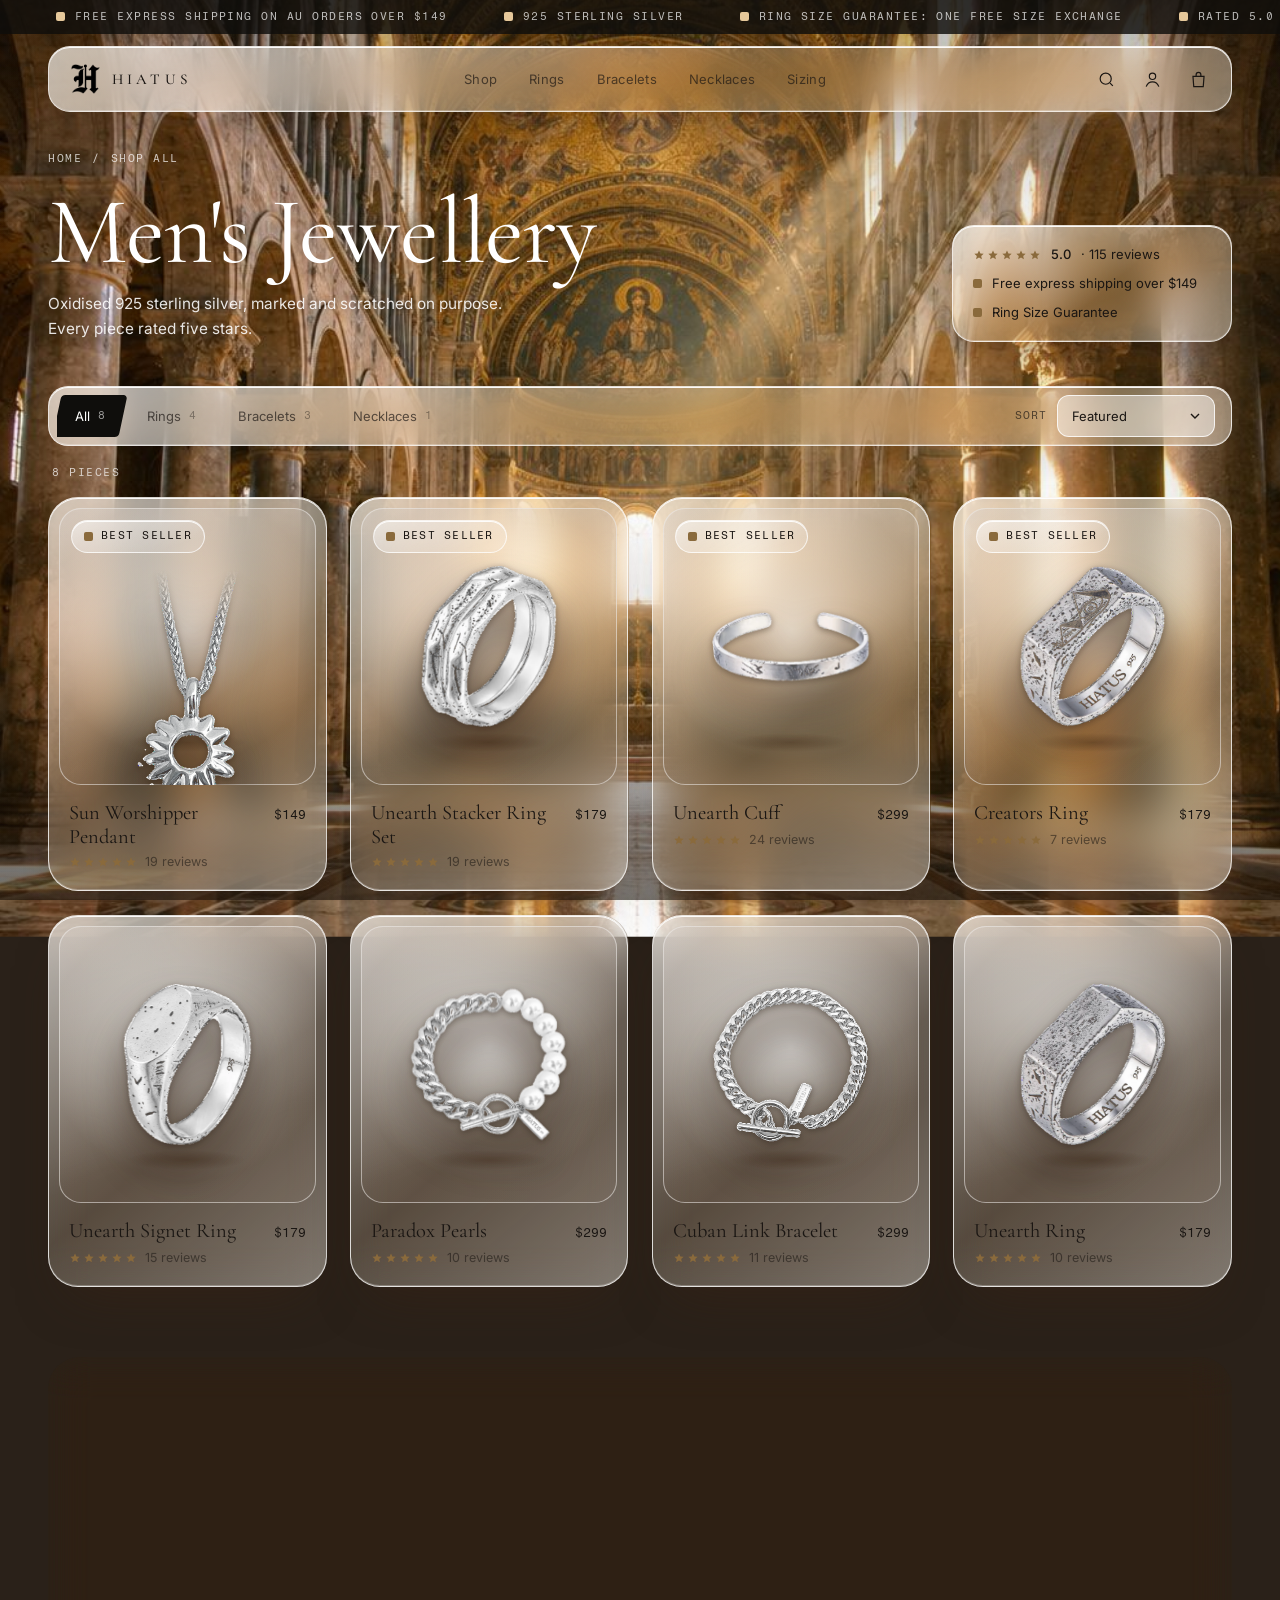
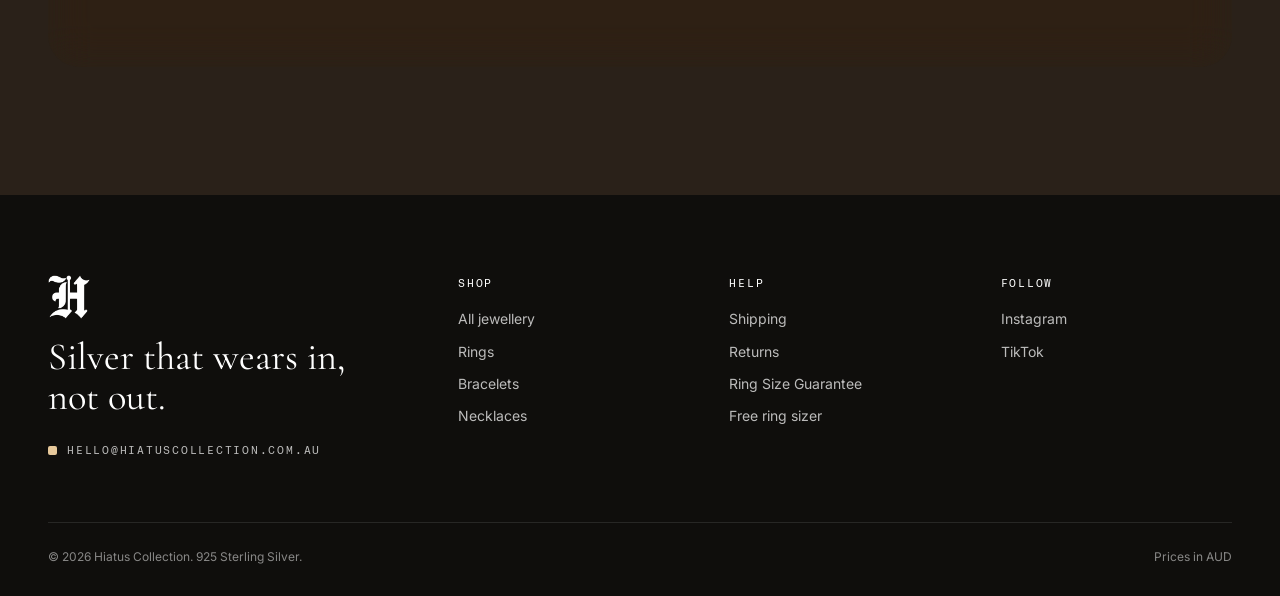
==== commit f6e4fa24: "Cache-bust CSS and JS so the new glass shows immediately Co-Authored-By: Claude Opus 5.5 <noreply@an" ====
--- a/collection.html
+++ b/collection.html
@@ -9,7 +9,7 @@
 <link rel="icon" href="assets/logo-black.png">
 <link rel="preconnect" href="https://fonts.googleapis.com"><link rel="preconnect" href="https://fonts.gstatic.com" crossorigin>
 <link href="https://fonts.googleapis.com/css2?family=Cormorant+Garamond:ital,wght@0,400;0,500;1,400&family=Fragment+Mono&family=Inter:wght@400;500&display=swap" rel="stylesheet">
-<link rel="stylesheet" href="css/style.css">
+<link rel="stylesheet" href="css/style.css?v=3">
 <style>
   .c-hero { padding: 150px 0 34px; }
   .c-head { display: grid; grid-template-columns: 1fr auto; gap: 30px; align-items: end; }
@@ -84,8 +84,8 @@
   </section>
 </main>
 
-<script src="js/data.js"></script>
-<script src="js/app.js"></script>
+<script src="js/data.js?v=3"></script>
+<script src="js/app.js?v=3"></script>
 <script>
   const { $, $$, I, stars, card, totalReviews } = HX;
   const C = HIATUS.categories, P = HIATUS.products;
